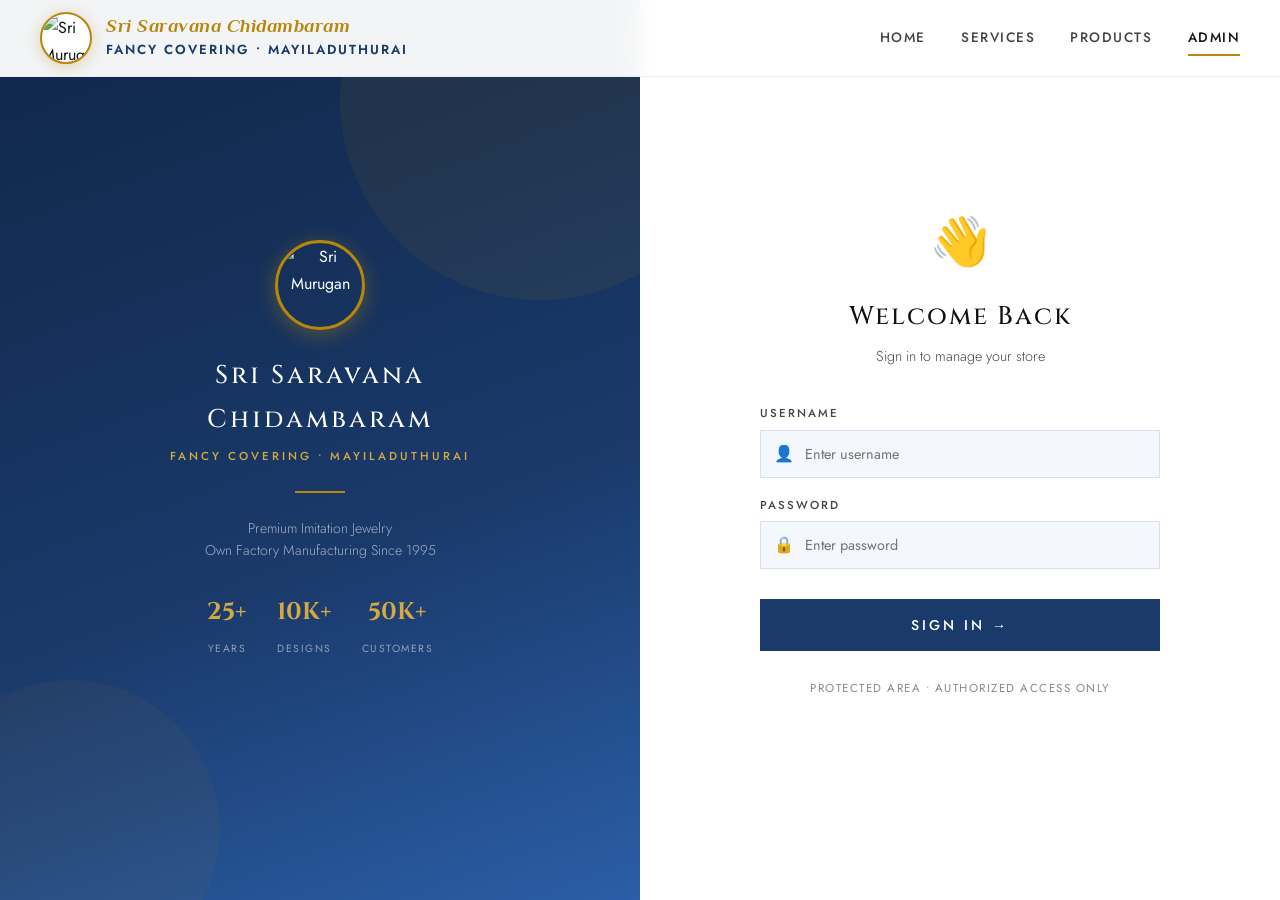
==== admin.html @ d70da25a "Add files via upload" ====
<!DOCTYPE html>
<html lang="en">
<head>
    <meta charset="UTF-8">
    <meta name="viewport" content="width=device-width, initial-scale=1.0">
    <title>Admin Portal | Sri Saravana Covering</title>
    <meta name="description" content="Store management portal for Sri Saravana Chidambaram Fancy Covering.">
    <link rel="stylesheet" href="styles.css">
</head>
<body>

    <!-- NAVBAR -->
    <nav class="navbar">
        <div class="nav-inner">
            <a href="index.html" class="logo">
                <div class="logo-icon"><img src="assets/murugan.png" alt="Sri Murugan"></div>
                <div class="logo-text">
                    <span class="brand">Sri Saravana Chidambaram</span>
                    <span class="tagline">Fancy Covering • Mayiladuthurai</span>
                </div>
            </a>
            <div class="nav-links">
                <a href="index.html">Home</a>
                <a href="services.html">Services</a>
                <a href="products.html">Products</a>
                <a href="admin.html" class="active">Admin</a>
            </div>
            <button class="hamburger" onclick="toggleMenu()" aria-label="Menu">
                <span></span><span></span><span></span>
            </button>
        </div>
    </nav>

    <!-- LOGIN SCREEN -->
    <div class="login-container" id="loginScreen">
        <!-- Left Branding Panel -->
        <div class="login-brand">
            <div class="login-brand-inner">
                <img src="assets/murugan.png" alt="Sri Murugan" class="login-logo-img">
                <h1>Sri Saravana Chidambaram</h1>
                <p class="login-brand-tag">Fancy Covering • Mayiladuthurai</p>
                <div class="login-brand-divider"></div>
                <p class="login-brand-desc">Premium Imitation Jewelry<br>Own Factory Manufacturing Since 1995</p>
                <div class="login-brand-stats">
                    <div><strong>25+</strong><span>Years</span></div>
                    <div><strong>10K+</strong><span>Designs</span></div>
                    <div><strong>50K+</strong><span>Customers</span></div>
                </div>
            </div>
        </div>
        <!-- Right Login Form -->
        <div class="login-form-side">
            <div class="login-card">
                <div class="login-welcome">
                    <span class="login-icon">👋</span>
                    <h2>Welcome Back</h2>
                    <p>Sign in to manage your store</p>
                </div>
                <p class="login-error" id="loginError">Invalid username or password</p>
                <form id="loginForm" onsubmit="handleLogin(event)">
                    <div class="form-group">
                        <label for="username">Username</label>
                        <div class="input-icon-wrap">
                            <span class="input-icon">👤</span>
                            <input type="text" id="username" name="username" placeholder="Enter username" required>
                        </div>
                    </div>
                    <div class="form-group">
                        <label for="password">Password</label>
                        <div class="input-icon-wrap">
                            <span class="input-icon">🔒</span>
                            <input type="password" id="password" name="password" placeholder="Enter password" required>
                        </div>
                    </div>
                    <button type="submit" class="btn btn-gold login-btn">Sign In →</button>
                </form>
                <p class="login-footer-text">Protected area • Authorized access only</p>
            </div>
        </div>
    </div>

    <!-- ADMIN DASHBOARD (Hidden until login) -->
    <div id="adminDashboard" style="display:none;">
        <div class="admin-dashboard">
            <div class="container">
                <div class="admin-header">
                    <h1>🛠️ Admin Dashboard</h1>
                    <div class="admin-actions">
                        <a href="products.html" class="btn btn-outline" style="padding:10px 20px;font-size:0.85rem;">👁️ View Store</a>
                        <button class="btn btn-danger" style="padding:10px 20px;font-size:0.85rem;" onclick="logout()">🚪 Logout</button>
                    </div>
                </div>

                <!-- WHATSAPP SETTINGS -->
                <div class="admin-card">
                    <h3>📱 WhatsApp Booking Number</h3>
                    <p style="color:var(--text-secondary);font-size:0.85rem;margin-bottom:15px;">This number will be used for all WhatsApp booking links on the store.</p>
                    <div style="display:flex;gap:10px;flex-wrap:wrap;">
                        <input type="text" id="phone-input" placeholder="e.g. 919843132245" style="flex:1;min-width:200px;padding:12px 16px;background:var(--glass);border:1px solid var(--glass-border);border-radius:10px;color:var(--text-primary);font-family:'Outfit';font-size:0.95rem;outline:none;">
                        <button class="btn btn-gold" style="padding:10px 24px;" onclick="updatePhone()">💾 Save Number</button>
                    </div>
                </div>

                <!-- ADD PRODUCT FORM -->
                <div class="admin-card">
                    <h3>➕ Add New Product</h3>
                    <form class="product-form" id="addProductForm" onsubmit="addProduct(event)">
                        <div class="form-group">
                            <label for="pname">Product Name</label>
                            <input type="text" id="pname" name="pname" placeholder="e.g. Royal Kundan Bridal Set" required>
                        </div>
                        <div class="form-group">
                            <label for="pcategory">Category</label>
                            <select id="pcategory" name="pcategory" required>
                                <option value="necklaces">Necklaces</option>
                                <option value="earrings">Earrings</option>
                                <option value="bangles">Bangles</option>
                                <option value="bridal">Bridal Sets</option>
                                <option value="chains">Chains</option>
                                <option value="rings">Rings</option>
                            </select>
                        </div>
                        <div class="form-group">
                            <label for="pprice">Price (₹)</label>
                            <input type="number" id="pprice" name="pprice" placeholder="e.g. 2500" min="1" required>
                        </div>
                        <div class="form-group">
                            <label for="pimage">Upload Image</label>
                            <input type="file" id="pimage" name="pimage" accept="image/*" style="padding:10px;">
                            <img id="pimage-preview" style="display:none;width:80px;height:80px;object-fit:cover;margin-top:8px;border:1px solid var(--border);">
                        </div>
                        <div class="form-group full-width">
                            <label for="pdesc">Description</label>
                            <textarea id="pdesc" name="pdesc" placeholder="Describe the product..." required></textarea>
                        </div>
                        <div class="full-width">
                            <button type="submit" class="btn btn-gold">➕ Add Product</button>
                        </div>
                    </form>
                </div>

                <!-- PRODUCT LIST -->
                <div class="admin-card">
                    <h3>📦 All Products (<span id="product-count">0</span>)</h3>
                    <div class="admin-product-list" id="admin-products"></div>
                </div>
            </div>
        </div>
    </div>

    <!-- EDIT MODAL -->
    <div class="modal-overlay" id="editModal">
        <div class="modal">
            <button class="modal-close" onclick="document.getElementById('editModal').classList.remove('active')">&times;</button>
            <h3>✏️ Edit Product</h3>
            <form onsubmit="saveEdit(event)">
                <input type="hidden" id="edit-id">
                <div class="form-group">
                    <label>Product Name</label>
                    <input type="text" id="edit-name" required>
                </div>
                <div class="form-group">
                    <label>Category</label>
                    <select id="edit-category" required>
                        <option value="necklaces">Necklaces</option>
                        <option value="earrings">Earrings</option>
                        <option value="bangles">Bangles</option>
                        <option value="bridal">Bridal Sets</option>
                        <option value="chains">Chains</option>
                        <option value="rings">Rings</option>
                    </select>
                </div>
                <div class="form-group">
                    <label>Price (₹)</label>
                    <input type="number" id="edit-price" min="1" required>
                </div>
                <div class="form-group">
                    <label>Upload New Image (optional)</label>
                    <input type="file" id="edit-image" accept="image/*" style="padding:10px;">
                    <img id="edit-image-preview" style="width:80px;height:80px;object-fit:cover;margin-top:8px;border:1px solid var(--border);">
                </div>
                <div class="form-group">
                    <label>Description</label>
                    <textarea id="edit-desc" required></textarea>
                </div>
                <div style="display:flex;gap:10px;margin-top:15px;">
                    <button type="submit" class="btn btn-gold">💾 Save Changes</button>
                    <button type="button" class="btn btn-outline" onclick="document.getElementById('editModal').classList.remove('active')">Cancel</button>
                </div>
            </form>
        </div>
    </div>

    <!-- FOOTER -->
    <footer class="footer" id="adminFooter" style="display:none;">
        <div class="footer-bottom">
            <p>© 2026 Sri Saravana Chidambaram Fancy Covering — Admin Portal</p>
        </div>
    </footer>

    <script src="script.js"></script>
    <script>
        function handleLogin(e) {
            e.preventDefault();
            const user = document.getElementById('username').value.trim();
            const pass = document.getElementById('password').value.trim();
            if (login(user, pass)) {
                showDashboard();
            } else {
                const err = document.getElementById('loginError');
                err.style.display = 'block';
                err.style.animation = 'fadeInUp 0.3s ease';
            }
        }

        function showDashboard() {
            document.getElementById('loginScreen').style.display = 'none';
            document.getElementById('adminDashboard').style.display = 'block';
            document.getElementById('adminFooter').style.display = 'block';

            // Set phone input
            const phoneInput = document.getElementById('phone-input');
            if (phoneInput) phoneInput.value = getPhone();

            // Render products
            renderAdminProducts('admin-products');
            updateCount();
        }

        function updateCount() {
            const countEl = document.getElementById('product-count');
            if (countEl) countEl.textContent = getProducts().length;
        }

        // Override renderAdminProducts to also update count
        const originalRender = renderAdminProducts;
        renderAdminProducts = function(id) {
            originalRender(id);
            updateCount();
        };

        // Check if already logged in
        document.addEventListener('DOMContentLoaded', () => {
            if (isLoggedIn()) {
                showDashboard();
            }
        });
    </script>
</body>
</html>
---- styles.css ----
@import url('https://fonts.googleapis.com/css2?family=Cinzel:wght@400;500;600;700&family=Jost:ital,wght@0,300;0,400;0,500;0,600;0,700;1,400&family=Philosopher:ital,wght@0,400;0,700;1,400&display=swap');

:root {
    --blue: #1A3A6B;
    --blue-light: #2B5EA7;
    --blue-dark: #0F2647;
    --gold: #B8860B;
    --gold-light: #D4A843;
    --gold-pale: #F5EBDA;
    --bg-primary: #FFFFFF;
    --bg-secondary: #F4F7FB;
    --bg-accent: #F0F4FA;
    --bg-dark: #0F2647;
    --bg-card: #FFFFFF;
    --text-dark: #111111;
    --text-medium: #444444;
    --text-light: #888888;
    --whatsapp: #25D366;
    --danger: #D94F4F;
    --border: #D8E1ED;
    --border-light: #E8EDF5;
    --shadow-sm: 0 1px 4px rgba(26,58,107,0.06);
    --shadow-md: 0 4px 20px rgba(26,58,107,0.08);
    --shadow-lg: 0 12px 40px rgba(26,58,107,0.1);
    --radius: 8px;
    --transition: 0.3s ease;
}
*,*::before,*::after{box-sizing:border-box;margin:0;padding:0}
html{scroll-behavior:smooth}
body{font-family:'Jost',sans-serif;background:var(--bg-primary);color:var(--text-dark);line-height:1.7;overflow-x:hidden;-webkit-font-smoothing:antialiased}
h1,h2,h3,h4{font-family:'Cinzel',serif;font-weight:500;letter-spacing:1px}
a{text-decoration:none;color:inherit}img{max-width:100%;display:block}ul{list-style:none}

/* ══════════ NAVBAR ══════════ */
.navbar{position:fixed;top:0;left:0;width:100%;z-index:1000;background:rgba(255,255,255,0.95);backdrop-filter:blur(12px);-webkit-backdrop-filter:blur(12px);border-bottom:1px solid var(--border-light);padding:0 2.5rem;transition:var(--transition)}
.navbar .nav-inner{max-width:1200px;margin:auto;display:flex;align-items:center;justify-content:space-between;height:76px}

/* ══════════ LOGO ══════════ */
.logo{display:flex;align-items:center;gap:14px}
.logo-icon{width:52px;height:52px;border-radius:50%;overflow:hidden;border:2.5px solid var(--gold);box-shadow:0 3px 15px rgba(184,134,11,0.3);background:#fff}
.logo-icon img{width:100%;height:100%;object-fit:cover}
.logo-text{display:flex;flex-direction:column}
.logo-text .brand{font-family:'Philosopher',serif;font-size:1.2rem;color:var(--gold);font-weight:700;font-style:italic;line-height:1.15;letter-spacing:.5px}
.logo-text .tagline{font-size:.82rem;color:var(--blue);letter-spacing:2px;text-transform:uppercase;font-weight:600;font-family:'Jost',sans-serif;margin-top:2px}

.nav-links{display:flex;gap:2.2rem;align-items:center}
.nav-links a{font-size:.85rem;font-weight:500;color:var(--text-medium);letter-spacing:1.5px;text-transform:uppercase;position:relative;transition:var(--transition)}
.nav-links a::after{content:'';position:absolute;bottom:-6px;left:0;width:0;height:2px;background:var(--gold);transition:var(--transition)}
.nav-links a:hover,.nav-links a.active{color:#111}
.nav-links a:hover::after,.nav-links a.active::after{width:100%}
.hamburger{display:none;flex-direction:column;gap:5px;cursor:pointer;background:none;border:none;padding:5px}
.hamburger span{width:22px;height:1.5px;background:#111;transition:var(--transition)}

/* ══════════ HERO ══════════ */
.hero{position:relative;min-height:100vh;display:flex;align-items:center;justify-content:center;text-align:center;padding:120px 2rem 80px;overflow:hidden;background:linear-gradient(160deg,#0F2647 0%,#1A3A6B 50%,#2B5EA7 100%)}
.hero-bg{position:absolute;inset:0;background-size:cover;background-position:center;opacity:.3}
.hero-overlay{position:absolute;inset:0;background:linear-gradient(180deg,rgba(15,38,71,0.3) 0%,rgba(15,38,71,0.6) 100%)}
.hero-content{position:relative;z-index:2;max-width:700px}
.hero-badge{display:inline-block;padding:10px 30px;border:1px solid rgba(255,255,255,0.3);font-size:.7rem;color:rgba(255,255,255,0.8);letter-spacing:5px;text-transform:uppercase;margin-bottom:2rem;animation:fadeInUp .8s ease}
.hero h1{font-size:clamp(2rem,4.5vw,3.6rem);line-height:1.2;margin-bottom:1.2rem;color:#fff;letter-spacing:3px;animation:fadeInUp 1s ease .2s both}
.hero p{color:rgba(255,255,255,0.65);font-size:1.05rem;margin-bottom:2.5rem;animation:fadeInUp 1s ease .4s both;font-weight:300;letter-spacing:.5px}

/* ══════════ BUTTONS ══════════ */
.btn{display:inline-flex;align-items:center;gap:8px;padding:15px 36px;font-weight:500;font-size:.82rem;border:none;cursor:pointer;transition:var(--transition);font-family:'Jost';letter-spacing:2px;text-transform:uppercase}
.btn-gold{background:var(--blue);color:#fff;border-radius:0}
.btn-gold:hover{background:var(--blue-light);transform:translateY(-2px);box-shadow:0 6px 25px rgba(26,58,107,0.3)}
.btn-outline{background:transparent;border:1.5px solid var(--gold);color:var(--gold);border-radius:0}
.btn-outline:hover{background:var(--gold);color:#fff;transform:translateY(-2px)}
.btn-whatsapp{background:var(--whatsapp);color:#fff;border-radius:0}
.btn-whatsapp:hover{transform:translateY(-2px);box-shadow:0 6px 25px rgba(37,211,102,0.3)}
.btn-danger{background:var(--danger);color:#fff;border-radius:0}
.btn-danger:hover{opacity:.85}

/* ══════════ SECTIONS ══════════ */
.section{padding:100px 2rem}
.section-header{text-align:center;margin-bottom:70px}
.section-header h2{font-size:clamp(1.5rem,3.5vw,2.2rem);color:#111;margin-bottom:.6rem;letter-spacing:3px;text-transform:uppercase}
.section-header p{color:var(--text-medium);max-width:500px;margin:auto;font-size:.95rem;font-weight:300}
.divider{width:40px;height:2px;background:var(--gold);margin:18px auto 0}
.container{max-width:1200px;margin:auto}

/* ══════════ PRODUCT CARDS ══════════ */
.products-grid{display:grid;grid-template-columns:repeat(auto-fill,minmax(300px,1fr));gap:30px}
.product-card{background:var(--bg-card);overflow:hidden;transition:var(--transition);border:1px solid var(--border-light)}
.product-card:hover{transform:translateY(-6px);box-shadow:var(--shadow-lg);border-color:var(--blue-light)}
.product-card .card-img{width:100%;height:320px;object-fit:cover;transition:var(--transition)}
.product-card:hover .card-img{transform:scale(1.04)}
.card-img-wrap{overflow:hidden;position:relative;background:var(--bg-accent)}
.card-badge{position:absolute;top:16px;left:16px;background:var(--blue);color:#fff;padding:5px 14px;font-size:.65rem;font-weight:500;letter-spacing:2px;text-transform:uppercase}
.card-body{padding:24px}
.card-body h3{font-size:1rem;margin-bottom:4px;color:#111;letter-spacing:1px}
.card-body .category-tag{font-size:.65rem;color:var(--gold);text-transform:uppercase;letter-spacing:3px;font-weight:500}
.card-body .price{font-size:1.3rem;font-weight:600;color:#111;margin:14px 0;font-family:'Jost';letter-spacing:1px}
.card-body .desc{font-size:.85rem;color:var(--text-medium);margin-bottom:18px;line-height:1.7;font-weight:300}
.card-actions{display:flex;gap:10px}
.card-actions .btn{padding:12px 16px;font-size:.75rem;flex:1;justify-content:center;letter-spacing:1px}

/* ══════════ FILTERS ══════════ */
.filter-bar{display:flex;flex-wrap:wrap;gap:8px;justify-content:center;margin-bottom:40px}
.filter-btn{padding:10px 28px;border:1px solid var(--border);background:transparent;color:var(--text-medium);cursor:pointer;font-family:'Jost';font-size:.82rem;transition:var(--transition);letter-spacing:1.5px;text-transform:uppercase;font-weight:400}
.filter-btn:hover,.filter-btn.active{background:var(--blue);color:#fff;border-color:var(--blue)}

.search-wrap{max-width:480px;margin:0 auto 30px;position:relative}
.search-wrap input{width:100%;padding:14px 20px 14px 48px;background:var(--bg-secondary);border:1px solid var(--border);color:var(--text-dark);font-size:.9rem;font-family:'Jost';outline:none;transition:var(--transition);letter-spacing:.5px}
.search-wrap input:focus{border-color:var(--blue)}
.search-wrap input::placeholder{color:var(--text-light);letter-spacing:1px}
.search-wrap .search-icon{position:absolute;left:18px;top:50%;transform:translateY(-50%);color:var(--text-light);font-size:1rem}

/* ══════════ FEATURES ══════════ */
.features-grid{display:grid;grid-template-columns:repeat(auto-fit,minmax(260px,1fr));gap:24px}
.feature-card{background:var(--bg-card);border:1px solid var(--border-light);padding:40px 28px;text-align:center;transition:var(--transition)}
.feature-card:hover{border-color:var(--blue-light);transform:translateY(-4px);box-shadow:var(--shadow-md)}
.feature-icon{font-size:2rem;margin-bottom:18px;width:60px;height:60px;display:flex;align-items:center;justify-content:center;margin:0 auto 18px;border:1px solid var(--border);border-radius:50%;background:var(--bg-accent)}
.feature-card h3{font-size:.9rem;margin-bottom:10px;color:#111;letter-spacing:2px;text-transform:uppercase}
.feature-card p{color:var(--text-medium);font-size:.85rem;font-weight:300}

/* ══════════ FACTORY ══════════ */
.factory-section{display:grid;grid-template-columns:1fr 1fr;gap:70px;align-items:center}
.factory-img{overflow:hidden;box-shadow:var(--shadow-lg)}
.factory-img img{width:100%;height:450px;object-fit:cover}
.factory-text h2{font-size:1.8rem;margin-bottom:1rem;color:#111;letter-spacing:2px}
.factory-text p{color:var(--text-medium);margin-bottom:1rem;font-weight:300;font-size:.95rem}
.factory-stats{display:flex;gap:40px;margin-top:35px}
.stat{text-align:center}
.stat .num{font-size:2.4rem;color:#111;font-family:'Cinzel';font-weight:600}
.stat .label{font-size:.7rem;color:var(--text-light);letter-spacing:2px;text-transform:uppercase;font-weight:500;margin-top:4px}

/* ══════════ ADMIN LOGIN — SPLIT SCREEN ══════════ */
.login-container{min-height:100vh;display:flex;padding:0;background:var(--bg-secondary)}
.login-brand{flex:1;background:linear-gradient(160deg,#0F2647 0%,#1A3A6B 60%,#2B5EA7 100%);display:flex;align-items:center;justify-content:center;padding:3rem;position:relative;overflow:hidden}
.login-brand::before{content:'';position:absolute;width:400px;height:400px;border-radius:50%;background:rgba(184,134,11,0.08);top:-100px;right:-100px}
.login-brand::after{content:'';position:absolute;width:300px;height:300px;border-radius:50%;background:rgba(184,134,11,0.05);bottom:-80px;left:-80px}
.login-brand-inner{position:relative;z-index:2;text-align:center;color:#fff;max-width:360px}
.login-logo-img{width:90px;height:90px;border-radius:50%;border:3px solid var(--gold);margin:0 auto 24px;box-shadow:0 4px 20px rgba(184,134,11,0.4);object-fit:cover}
.login-brand-inner h1{font-family:'Cinzel',serif;font-size:1.6rem;letter-spacing:3px;margin-bottom:6px;color:#fff}
.login-brand-tag{color:var(--gold-light);font-size:.72rem;letter-spacing:3px;text-transform:uppercase;font-weight:500}
.login-brand-divider{width:50px;height:2px;background:var(--gold);margin:24px auto}
.login-brand-desc{color:rgba(255,255,255,0.6);font-size:.88rem;font-weight:300;line-height:1.6}
.login-brand-stats{display:flex;justify-content:center;gap:30px;margin-top:30px}
.login-brand-stats div{text-align:center}
.login-brand-stats strong{display:block;font-family:'Cinzel',serif;font-size:1.5rem;color:var(--gold-light)}
.login-brand-stats span{font-size:.65rem;color:rgba(255,255,255,0.5);text-transform:uppercase;letter-spacing:1.5px}

.login-form-side{flex:1;display:flex;align-items:center;justify-content:center;padding:3rem;background:var(--bg-primary)}
.login-form-side .login-card{width:100%;max-width:400px;padding:0;border:none;box-shadow:none;background:transparent;text-align:left}
.login-welcome{text-align:center;margin-bottom:35px}
.login-icon{font-size:3rem;display:block;margin-bottom:12px}
.login-welcome h2{font-size:1.6rem;color:#111;letter-spacing:2px;margin-bottom:6px}
.login-welcome p{color:var(--text-medium);font-size:.9rem;font-weight:300}

.input-icon-wrap{position:relative}
.input-icon{position:absolute;left:14px;top:50%;transform:translateY(-50%);font-size:1rem;z-index:1}
.input-icon-wrap input{padding-left:44px !important}

.login-btn{width:100%;justify-content:center;margin-top:12px;padding:16px;font-size:.88rem;letter-spacing:3px}

.login-footer-text{text-align:center;margin-top:28px;font-size:.72rem;color:var(--text-light);letter-spacing:1.5px;text-transform:uppercase}

.login-error{color:var(--danger);font-size:.85rem;margin-bottom:15px;display:none;text-align:center}

@media(max-width:768px){
.login-container{flex-direction:column}
.login-brand{min-height:240px;padding:2rem}
.login-logo-img{width:60px;height:60px}
.login-brand-inner h1{font-size:1.2rem}
.login-brand-stats{gap:20px}
.login-brand-stats strong{font-size:1.2rem}
}

/* ══════════ FORMS ══════════ */
.form-group{margin-bottom:18px;text-align:left}
.form-group label{display:block;margin-bottom:6px;font-size:.72rem;color:var(--text-medium);font-weight:500;letter-spacing:2px;text-transform:uppercase}
.form-group input,.form-group select,.form-group textarea{width:100%;padding:13px 16px;background:var(--bg-secondary);border:1px solid var(--border);color:var(--text-dark);font-family:'Jost';font-size:.9rem;outline:none;transition:var(--transition)}
.form-group input:focus,.form-group select:focus,.form-group textarea:focus{border-color:var(--blue)}
.form-group textarea{resize:vertical;min-height:80px}

/* ══════════ ADMIN DASHBOARD ══════════ */
.admin-dashboard{padding:100px 2rem 60px}
.admin-header{display:flex;justify-content:space-between;align-items:center;margin-bottom:40px;flex-wrap:wrap;gap:15px}
.admin-header h1{font-size:1.4rem;color:#111;letter-spacing:2px}
.admin-actions{display:flex;gap:12px;flex-wrap:wrap}
.admin-card{background:var(--bg-card);border:1px solid var(--border-light);padding:35px;margin-bottom:28px;box-shadow:var(--shadow-sm)}
.admin-card h3{color:#111;margin-bottom:20px;font-size:.95rem;letter-spacing:2px;text-transform:uppercase;padding-bottom:14px;border-bottom:1px solid var(--border-light)}
.product-form{display:grid;grid-template-columns:1fr 1fr;gap:15px}
.product-form .full-width{grid-column:1/-1}
.admin-product-list{display:grid;grid-template-columns:repeat(auto-fill,minmax(320px,1fr));gap:16px}
.admin-item{background:var(--bg-secondary);border:1px solid var(--border-light);padding:16px;display:flex;gap:16px;align-items:center;transition:var(--transition)}
.admin-item:hover{border-color:var(--blue-light);box-shadow:var(--shadow-sm)}
.admin-item img{width:72px;height:72px;object-fit:cover}
.admin-item-info{flex:1}
.admin-item-info h4{font-size:.9rem;margin-bottom:2px;letter-spacing:.5px}
.admin-item-info .price{color:#111;font-weight:600;font-size:1rem}
.admin-item-info .cat{color:var(--text-light);font-size:.65rem;text-transform:uppercase;letter-spacing:2px;font-weight:500}
.admin-item-actions{display:flex;gap:8px}
.admin-item-actions button{padding:7px 16px;border:none;cursor:pointer;font-size:.75rem;font-family:'Jost';transition:var(--transition);font-weight:500;letter-spacing:1px;text-transform:uppercase}
.btn-edit{background:var(--blue);color:#fff}
.btn-edit:hover{background:var(--blue-light)}
.btn-delete{background:var(--danger);color:#fff}
.btn-delete:hover{opacity:.8}

/* ══════════ FOOTER ══════════ */
.footer{background:var(--bg-dark);padding:70px 2rem 30px;text-align:center}
.footer-grid{display:grid;grid-template-columns:repeat(auto-fit,minmax(200px,1fr));gap:40px;text-align:left;max-width:1000px;margin:auto auto 40px}
.footer h4{color:var(--gold-light);margin-bottom:18px;font-size:.8rem;letter-spacing:3px;text-transform:uppercase}
.footer p,.footer a{color:rgba(255,255,255,0.5);font-size:.85rem;font-weight:300}
.footer a:hover{color:var(--gold-light)}
.footer-links{display:flex;flex-direction:column;gap:10px}
.footer-bottom{border-top:1px solid rgba(255,255,255,0.08);padding-top:24px}
.footer-bottom p{color:rgba(255,255,255,0.25);font-size:.75rem;letter-spacing:1px}

/* ══════════ ANIMATIONS ══════════ */
@keyframes fadeInUp{from{opacity:0;transform:translateY(30px)}to{opacity:1;transform:translateY(0)}}
.animate-in{opacity:0;transform:translateY(25px);transition:all .6s ease}
.animate-in.visible{opacity:1;transform:translateY(0)}

.toast{position:fixed;bottom:30px;right:30px;background:var(--blue);color:#fff;padding:16px 30px;font-weight:500;font-size:.85rem;box-shadow:var(--shadow-lg);transform:translateY(100px);opacity:0;transition:var(--transition);z-index:9999;letter-spacing:1px}
.toast.show{transform:translateY(0);opacity:1}

.modal-overlay{position:fixed;inset:0;z-index:5000;background:rgba(15,38,71,0.4);backdrop-filter:blur(6px);display:none;align-items:center;justify-content:center;padding:2rem}
.modal-overlay.active{display:flex}
.modal{background:var(--bg-card);border:1px solid var(--border);padding:45px;max-width:500px;width:100%;max-height:90vh;overflow-y:auto;box-shadow:var(--shadow-lg)}
.modal h3{color:#111;margin-bottom:20px;letter-spacing:2px}
.modal-close{float:right;background:none;border:none;color:var(--text-light);font-size:1.5rem;cursor:pointer}
.modal-close:hover{color:var(--danger)}

@media(max-width:768px){
.nav-links{display:none;position:fixed;top:76px;left:0;width:100%;background:rgba(255,255,255,0.98);backdrop-filter:blur(12px);flex-direction:column;padding:2rem;gap:1.5rem;border-bottom:1px solid var(--border);box-shadow:var(--shadow-md)}
.nav-links.open{display:flex}
.hamburger{display:flex}
.factory-section{grid-template-columns:1fr}
.product-form{grid-template-columns:1fr}
.hero h1{font-size:1.8rem}
.section{padding:60px 1rem}
.products-grid{grid-template-columns:1fr}
.logo-text .brand{font-size:.9rem;letter-spacing:1.5px}
.logo-icon{width:38px;height:38px}
}
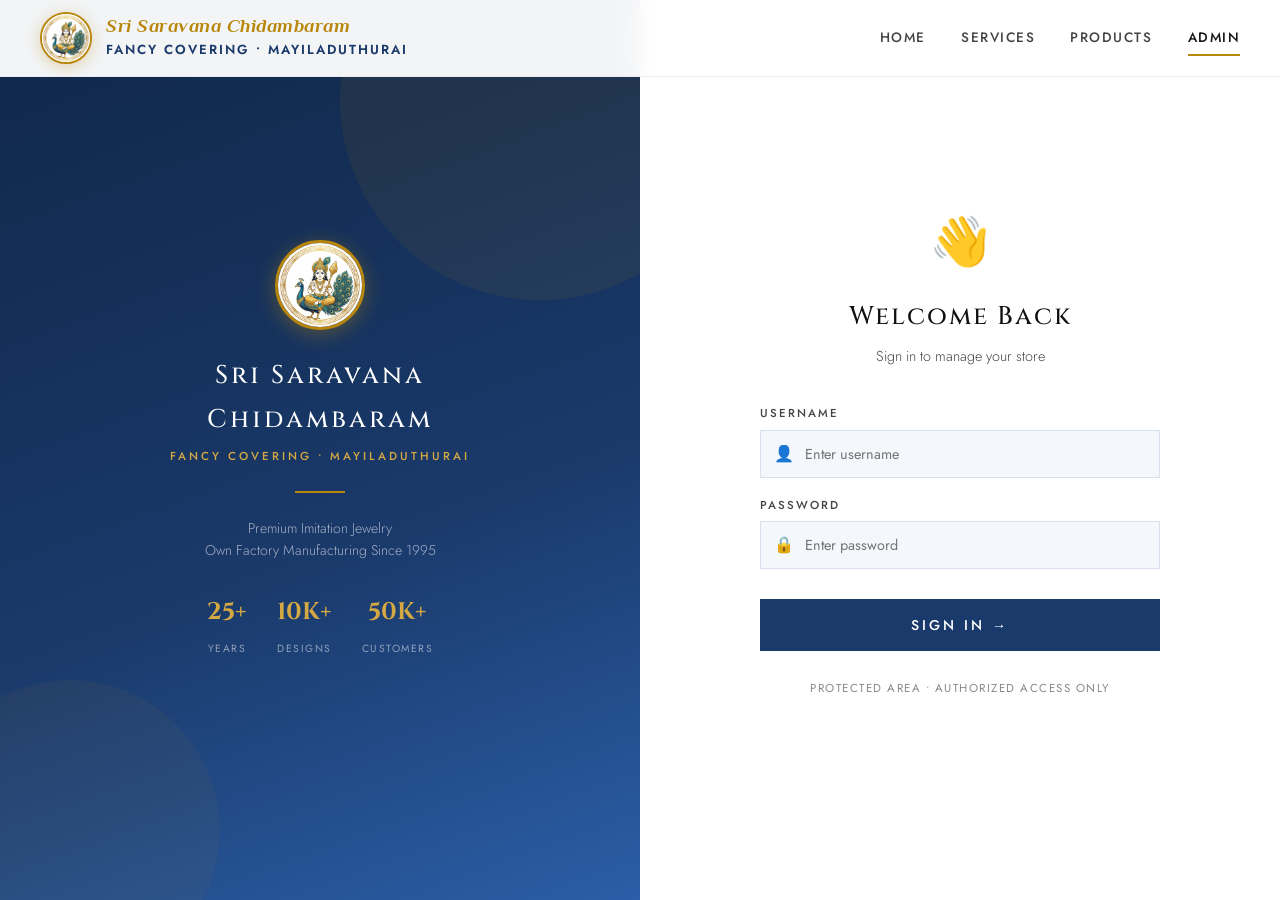
==== commit efaa3aaf: "Add files via upload" ====
--- a/admin.html
+++ b/admin.html
@@ -1,250 +1,250 @@
-<!DOCTYPE html>
-<html lang="en">
-<head>
-    <meta charset="UTF-8">
-    <meta name="viewport" content="width=device-width, initial-scale=1.0">
-    <title>Admin Portal | Sri Saravana Covering</title>
-    <meta name="description" content="Store management portal for Sri Saravana Chidambaram Fancy Covering.">
-    <link rel="stylesheet" href="styles.css">
-</head>
-<body>
-
-    <!-- NAVBAR -->
-    <nav class="navbar">
-        <div class="nav-inner">
-            <a href="index.html" class="logo">
-                <div class="logo-icon"><img src="assets/murugan.png" alt="Sri Murugan"></div>
-                <div class="logo-text">
-                    <span class="brand">Sri Saravana Chidambaram</span>
-                    <span class="tagline">Fancy Covering • Mayiladuthurai</span>
-                </div>
-            </a>
-            <div class="nav-links">
-                <a href="index.html">Home</a>
-                <a href="services.html">Services</a>
-                <a href="products.html">Products</a>
-                <a href="admin.html" class="active">Admin</a>
-            </div>
-            <button class="hamburger" onclick="toggleMenu()" aria-label="Menu">
-                <span></span><span></span><span></span>
-            </button>
-        </div>
-    </nav>
-
-    <!-- LOGIN SCREEN -->
-    <div class="login-container" id="loginScreen">
-        <!-- Left Branding Panel -->
-        <div class="login-brand">
-            <div class="login-brand-inner">
-                <img src="assets/murugan.png" alt="Sri Murugan" class="login-logo-img">
-                <h1>Sri Saravana Chidambaram</h1>
-                <p class="login-brand-tag">Fancy Covering • Mayiladuthurai</p>
-                <div class="login-brand-divider"></div>
-                <p class="login-brand-desc">Premium Imitation Jewelry<br>Own Factory Manufacturing Since 1995</p>
-                <div class="login-brand-stats">
-                    <div><strong>25+</strong><span>Years</span></div>
-                    <div><strong>10K+</strong><span>Designs</span></div>
-                    <div><strong>50K+</strong><span>Customers</span></div>
-                </div>
-            </div>
-        </div>
-        <!-- Right Login Form -->
-        <div class="login-form-side">
-            <div class="login-card">
-                <div class="login-welcome">
-                    <span class="login-icon">👋</span>
-                    <h2>Welcome Back</h2>
-                    <p>Sign in to manage your store</p>
-                </div>
-                <p class="login-error" id="loginError">Invalid username or password</p>
-                <form id="loginForm" onsubmit="handleLogin(event)">
-                    <div class="form-group">
-                        <label for="username">Username</label>
-                        <div class="input-icon-wrap">
-                            <span class="input-icon">👤</span>
-                            <input type="text" id="username" name="username" placeholder="Enter username" required>
-                        </div>
-                    </div>
-                    <div class="form-group">
-                        <label for="password">Password</label>
-                        <div class="input-icon-wrap">
-                            <span class="input-icon">🔒</span>
-                            <input type="password" id="password" name="password" placeholder="Enter password" required>
-                        </div>
-                    </div>
-                    <button type="submit" class="btn btn-gold login-btn">Sign In →</button>
-                </form>
-                <p class="login-footer-text">Protected area • Authorized access only</p>
-            </div>
-        </div>
-    </div>
-
-    <!-- ADMIN DASHBOARD (Hidden until login) -->
-    <div id="adminDashboard" style="display:none;">
-        <div class="admin-dashboard">
-            <div class="container">
-                <div class="admin-header">
-                    <h1>🛠️ Admin Dashboard</h1>
-                    <div class="admin-actions">
-                        <a href="products.html" class="btn btn-outline" style="padding:10px 20px;font-size:0.85rem;">👁️ View Store</a>
-                        <button class="btn btn-danger" style="padding:10px 20px;font-size:0.85rem;" onclick="logout()">🚪 Logout</button>
-                    </div>
-                </div>
-
-                <!-- WHATSAPP SETTINGS -->
-                <div class="admin-card">
-                    <h3>📱 WhatsApp Booking Number</h3>
-                    <p style="color:var(--text-secondary);font-size:0.85rem;margin-bottom:15px;">This number will be used for all WhatsApp booking links on the store.</p>
-                    <div style="display:flex;gap:10px;flex-wrap:wrap;">
-                        <input type="text" id="phone-input" placeholder="e.g. 919843132245" style="flex:1;min-width:200px;padding:12px 16px;background:var(--glass);border:1px solid var(--glass-border);border-radius:10px;color:var(--text-primary);font-family:'Outfit';font-size:0.95rem;outline:none;">
-                        <button class="btn btn-gold" style="padding:10px 24px;" onclick="updatePhone()">💾 Save Number</button>
-                    </div>
-                </div>
-
-                <!-- ADD PRODUCT FORM -->
-                <div class="admin-card">
-                    <h3>➕ Add New Product</h3>
-                    <form class="product-form" id="addProductForm" onsubmit="addProduct(event)">
-                        <div class="form-group">
-                            <label for="pname">Product Name</label>
-                            <input type="text" id="pname" name="pname" placeholder="e.g. Royal Kundan Bridal Set" required>
-                        </div>
-                        <div class="form-group">
-                            <label for="pcategory">Category</label>
-                            <select id="pcategory" name="pcategory" required>
-                                <option value="necklaces">Necklaces</option>
-                                <option value="earrings">Earrings</option>
-                                <option value="bangles">Bangles</option>
-                                <option value="bridal">Bridal Sets</option>
-                                <option value="chains">Chains</option>
-                                <option value="rings">Rings</option>
-                            </select>
-                        </div>
-                        <div class="form-group">
-                            <label for="pprice">Price (₹)</label>
-                            <input type="number" id="pprice" name="pprice" placeholder="e.g. 2500" min="1" required>
-                        </div>
-                        <div class="form-group">
-                            <label for="pimage">Upload Image</label>
-                            <input type="file" id="pimage" name="pimage" accept="image/*" style="padding:10px;">
-                            <img id="pimage-preview" style="display:none;width:80px;height:80px;object-fit:cover;margin-top:8px;border:1px solid var(--border);">
-                        </div>
-                        <div class="form-group full-width">
-                            <label for="pdesc">Description</label>
-                            <textarea id="pdesc" name="pdesc" placeholder="Describe the product..." required></textarea>
-                        </div>
-                        <div class="full-width">
-                            <button type="submit" class="btn btn-gold">➕ Add Product</button>
-                        </div>
-                    </form>
-                </div>
-
-                <!-- PRODUCT LIST -->
-                <div class="admin-card">
-                    <h3>📦 All Products (<span id="product-count">0</span>)</h3>
-                    <div class="admin-product-list" id="admin-products"></div>
-                </div>
-            </div>
-        </div>
-    </div>
-
-    <!-- EDIT MODAL -->
-    <div class="modal-overlay" id="editModal">
-        <div class="modal">
-            <button class="modal-close" onclick="document.getElementById('editModal').classList.remove('active')">&times;</button>
-            <h3>✏️ Edit Product</h3>
-            <form onsubmit="saveEdit(event)">
-                <input type="hidden" id="edit-id">
-                <div class="form-group">
-                    <label>Product Name</label>
-                    <input type="text" id="edit-name" required>
-                </div>
-                <div class="form-group">
-                    <label>Category</label>
-                    <select id="edit-category" required>
-                        <option value="necklaces">Necklaces</option>
-                        <option value="earrings">Earrings</option>
-                        <option value="bangles">Bangles</option>
-                        <option value="bridal">Bridal Sets</option>
-                        <option value="chains">Chains</option>
-                        <option value="rings">Rings</option>
-                    </select>
-                </div>
-                <div class="form-group">
-                    <label>Price (₹)</label>
-                    <input type="number" id="edit-price" min="1" required>
-                </div>
-                <div class="form-group">
-                    <label>Upload New Image (optional)</label>
-                    <input type="file" id="edit-image" accept="image/*" style="padding:10px;">
-                    <img id="edit-image-preview" style="width:80px;height:80px;object-fit:cover;margin-top:8px;border:1px solid var(--border);">
-                </div>
-                <div class="form-group">
-                    <label>Description</label>
-                    <textarea id="edit-desc" required></textarea>
-                </div>
-                <div style="display:flex;gap:10px;margin-top:15px;">
-                    <button type="submit" class="btn btn-gold">💾 Save Changes</button>
-                    <button type="button" class="btn btn-outline" onclick="document.getElementById('editModal').classList.remove('active')">Cancel</button>
-                </div>
-            </form>
-        </div>
-    </div>
-
-    <!-- FOOTER -->
-    <footer class="footer" id="adminFooter" style="display:none;">
-        <div class="footer-bottom">
-            <p>© 2026 Sri Saravana Chidambaram Fancy Covering — Admin Portal</p>
-        </div>
-    </footer>
-
-    <script src="script.js"></script>
-    <script>
-        function handleLogin(e) {
-            e.preventDefault();
-            const user = document.getElementById('username').value.trim();
-            const pass = document.getElementById('password').value.trim();
-            if (login(user, pass)) {
-                showDashboard();
-            } else {
-                const err = document.getElementById('loginError');
-                err.style.display = 'block';
-                err.style.animation = 'fadeInUp 0.3s ease';
-            }
-        }
-
-        function showDashboard() {
-            document.getElementById('loginScreen').style.display = 'none';
-            document.getElementById('adminDashboard').style.display = 'block';
-            document.getElementById('adminFooter').style.display = 'block';
-
-            // Set phone input
-            const phoneInput = document.getElementById('phone-input');
-            if (phoneInput) phoneInput.value = getPhone();
-
-            // Render products
-            renderAdminProducts('admin-products');
-            updateCount();
-        }
-
-        function updateCount() {
-            const countEl = document.getElementById('product-count');
-            if (countEl) countEl.textContent = getProducts().length;
-        }
-
-        // Override renderAdminProducts to also update count
-        const originalRender = renderAdminProducts;
-        renderAdminProducts = function(id) {
-            originalRender(id);
-            updateCount();
-        };
-
-        // Check if already logged in
-        document.addEventListener('DOMContentLoaded', () => {
-            if (isLoggedIn()) {
-                showDashboard();
-            }
-        });
-    </script>
-</body>
-</html>
+<!DOCTYPE html>
+<html lang="en">
+<head>
+    <meta charset="UTF-8">
+    <meta name="viewport" content="width=device-width, initial-scale=1.0">
+    <title>Admin Portal | Sri Saravana Covering</title>
+    <meta name="description" content="Store management portal for Sri Saravana Chidambaram Fancy Covering.">
+    <link rel="stylesheet" href="styles.css">
+</head>
+<body>
+
+    <!-- NAVBAR -->
+    <nav class="navbar">
+        <div class="nav-inner">
+            <a href="index.html" class="logo">
+                <div class="logo-icon"><img src="murugan.png" alt="Sri Murugan"></div>
+                <div class="logo-text">
+                    <span class="brand">Sri Saravana Chidambaram</span>
+                    <span class="tagline">Fancy Covering • Mayiladuthurai</span>
+                </div>
+            </a>
+            <div class="nav-links">
+                <a href="index.html">Home</a>
+                <a href="services.html">Services</a>
+                <a href="products.html">Products</a>
+                <a href="admin.html" class="active">Admin</a>
+            </div>
+            <button class="hamburger" onclick="toggleMenu()" aria-label="Menu">
+                <span></span><span></span><span></span>
+            </button>
+        </div>
+    </nav>
+
+    <!-- LOGIN SCREEN -->
+    <div class="login-container" id="loginScreen">
+        <!-- Left Branding Panel -->
+        <div class="login-brand">
+            <div class="login-brand-inner">
+                <img src="murugan.png" alt="Sri Murugan" class="login-logo-img">
+                <h1>Sri Saravana Chidambaram</h1>
+                <p class="login-brand-tag">Fancy Covering • Mayiladuthurai</p>
+                <div class="login-brand-divider"></div>
+                <p class="login-brand-desc">Premium Imitation Jewelry<br>Own Factory Manufacturing Since 1995</p>
+                <div class="login-brand-stats">
+                    <div><strong>25+</strong><span>Years</span></div>
+                    <div><strong>10K+</strong><span>Designs</span></div>
+                    <div><strong>50K+</strong><span>Customers</span></div>
+                </div>
+            </div>
+        </div>
+        <!-- Right Login Form -->
+        <div class="login-form-side">
+            <div class="login-card">
+                <div class="login-welcome">
+                    <span class="login-icon">👋</span>
+                    <h2>Welcome Back</h2>
+                    <p>Sign in to manage your store</p>
+                </div>
+                <p class="login-error" id="loginError">Invalid username or password</p>
+                <form id="loginForm" onsubmit="handleLogin(event)">
+                    <div class="form-group">
+                        <label for="username">Username</label>
+                        <div class="input-icon-wrap">
+                            <span class="input-icon">👤</span>
+                            <input type="text" id="username" name="username" placeholder="Enter username" required>
+                        </div>
+                    </div>
+                    <div class="form-group">
+                        <label for="password">Password</label>
+                        <div class="input-icon-wrap">
+                            <span class="input-icon">🔒</span>
+                            <input type="password" id="password" name="password" placeholder="Enter password" required>
+                        </div>
+                    </div>
+                    <button type="submit" class="btn btn-gold login-btn">Sign In →</button>
+                </form>
+                <p class="login-footer-text">Protected area • Authorized access only</p>
+            </div>
+        </div>
+    </div>
+
+    <!-- ADMIN DASHBOARD (Hidden until login) -->
+    <div id="adminDashboard" style="display:none;">
+        <div class="admin-dashboard">
+            <div class="container">
+                <div class="admin-header">
+                    <h1>🛠️ Admin Dashboard</h1>
+                    <div class="admin-actions">
+                        <a href="products.html" class="btn btn-outline" style="padding:10px 20px;font-size:0.85rem;">👁️ View Store</a>
+                        <button class="btn btn-danger" style="padding:10px 20px;font-size:0.85rem;" onclick="logout()">🚪 Logout</button>
+                    </div>
+                </div>
+
+                <!-- WHATSAPP SETTINGS -->
+                <div class="admin-card">
+                    <h3>📱 WhatsApp Booking Number</h3>
+                    <p style="color:var(--text-secondary);font-size:0.85rem;margin-bottom:15px;">This number will be used for all WhatsApp booking links on the store.</p>
+                    <div style="display:flex;gap:10px;flex-wrap:wrap;">
+                        <input type="text" id="phone-input" placeholder="e.g. 919843132245" style="flex:1;min-width:200px;padding:12px 16px;background:var(--glass);border:1px solid var(--glass-border);border-radius:10px;color:var(--text-primary);font-family:'Outfit';font-size:0.95rem;outline:none;">
+                        <button class="btn btn-gold" style="padding:10px 24px;" onclick="updatePhone()">💾 Save Number</button>
+                    </div>
+                </div>
+
+                <!-- ADD PRODUCT FORM -->
+                <div class="admin-card">
+                    <h3>➕ Add New Product</h3>
+                    <form class="product-form" id="addProductForm" onsubmit="addProduct(event)">
+                        <div class="form-group">
+                            <label for="pname">Product Name</label>
+                            <input type="text" id="pname" name="pname" placeholder="e.g. Royal Kundan Bridal Set" required>
+                        </div>
+                        <div class="form-group">
+                            <label for="pcategory">Category</label>
+                            <select id="pcategory" name="pcategory" required>
+                                <option value="necklaces">Necklaces</option>
+                                <option value="earrings">Earrings</option>
+                                <option value="bangles">Bangles</option>
+                                <option value="bridal">Bridal Sets</option>
+                                <option value="chains">Chains</option>
+                                <option value="rings">Rings</option>
+                            </select>
+                        </div>
+                        <div class="form-group">
+                            <label for="pprice">Price (₹)</label>
+                            <input type="number" id="pprice" name="pprice" placeholder="e.g. 2500" min="1" required>
+                        </div>
+                        <div class="form-group">
+                            <label for="pimage">Upload Image</label>
+                            <input type="file" id="pimage" name="pimage" accept="image/*" style="padding:10px;">
+                            <img id="pimage-preview" style="display:none;width:80px;height:80px;object-fit:cover;margin-top:8px;border:1px solid var(--border);">
+                        </div>
+                        <div class="form-group full-width">
+                            <label for="pdesc">Description</label>
+                            <textarea id="pdesc" name="pdesc" placeholder="Describe the product..." required></textarea>
+                        </div>
+                        <div class="full-width">
+                            <button type="submit" class="btn btn-gold">➕ Add Product</button>
+                        </div>
+                    </form>
+                </div>
+
+                <!-- PRODUCT LIST -->
+                <div class="admin-card">
+                    <h3>📦 All Products (<span id="product-count">0</span>)</h3>
+                    <div class="admin-product-list" id="admin-products"></div>
+                </div>
+            </div>
+        </div>
+    </div>
+
+    <!-- EDIT MODAL -->
+    <div class="modal-overlay" id="editModal">
+        <div class="modal">
+            <button class="modal-close" onclick="document.getElementById('editModal').classList.remove('active')">&times;</button>
+            <h3>✏️ Edit Product</h3>
+            <form onsubmit="saveEdit(event)">
+                <input type="hidden" id="edit-id">
+                <div class="form-group">
+                    <label>Product Name</label>
+                    <input type="text" id="edit-name" required>
+                </div>
+                <div class="form-group">
+                    <label>Category</label>
+                    <select id="edit-category" required>
+                        <option value="necklaces">Necklaces</option>
+                        <option value="earrings">Earrings</option>
+                        <option value="bangles">Bangles</option>
+                        <option value="bridal">Bridal Sets</option>
+                        <option value="chains">Chains</option>
+                        <option value="rings">Rings</option>
+                    </select>
+                </div>
+                <div class="form-group">
+                    <label>Price (₹)</label>
+                    <input type="number" id="edit-price" min="1" required>
+                </div>
+                <div class="form-group">
+                    <label>Upload New Image (optional)</label>
+                    <input type="file" id="edit-image" accept="image/*" style="padding:10px;">
+                    <img id="edit-image-preview" style="width:80px;height:80px;object-fit:cover;margin-top:8px;border:1px solid var(--border);">
+                </div>
+                <div class="form-group">
+                    <label>Description</label>
+                    <textarea id="edit-desc" required></textarea>
+                </div>
+                <div style="display:flex;gap:10px;margin-top:15px;">
+                    <button type="submit" class="btn btn-gold">💾 Save Changes</button>
+                    <button type="button" class="btn btn-outline" onclick="document.getElementById('editModal').classList.remove('active')">Cancel</button>
+                </div>
+            </form>
+        </div>
+    </div>
+
+    <!-- FOOTER -->
+    <footer class="footer" id="adminFooter" style="display:none;">
+        <div class="footer-bottom">
+            <p>© 2026 Sri Saravana Chidambaram Fancy Covering — Admin Portal</p>
+        </div>
+    </footer>
+
+    <script src="script.js"></script>
+    <script>
+        function handleLogin(e) {
+            e.preventDefault();
+            const user = document.getElementById('username').value.trim();
+            const pass = document.getElementById('password').value.trim();
+            if (login(user, pass)) {
+                showDashboard();
+            } else {
+                const err = document.getElementById('loginError');
+                err.style.display = 'block';
+                err.style.animation = 'fadeInUp 0.3s ease';
+            }
+        }
+
+        function showDashboard() {
+            document.getElementById('loginScreen').style.display = 'none';
+            document.getElementById('adminDashboard').style.display = 'block';
+            document.getElementById('adminFooter').style.display = 'block';
+
+            // Set phone input
+            const phoneInput = document.getElementById('phone-input');
+            if (phoneInput) phoneInput.value = getPhone();
+
+            // Render products
+            renderAdminProducts('admin-products');
+            updateCount();
+        }
+
+        function updateCount() {
+            const countEl = document.getElementById('product-count');
+            if (countEl) countEl.textContent = getProducts().length;
+        }
+
+        // Override renderAdminProducts to also update count
+        const originalRender = renderAdminProducts;
+        renderAdminProducts = function(id) {
+            originalRender(id);
+            updateCount();
+        };
+
+        // Check if already logged in
+        document.addEventListener('DOMContentLoaded', () => {
+            if (isLoggedIn()) {
+                showDashboard();
+            }
+        });
+    </script>
+</body>
+</html>
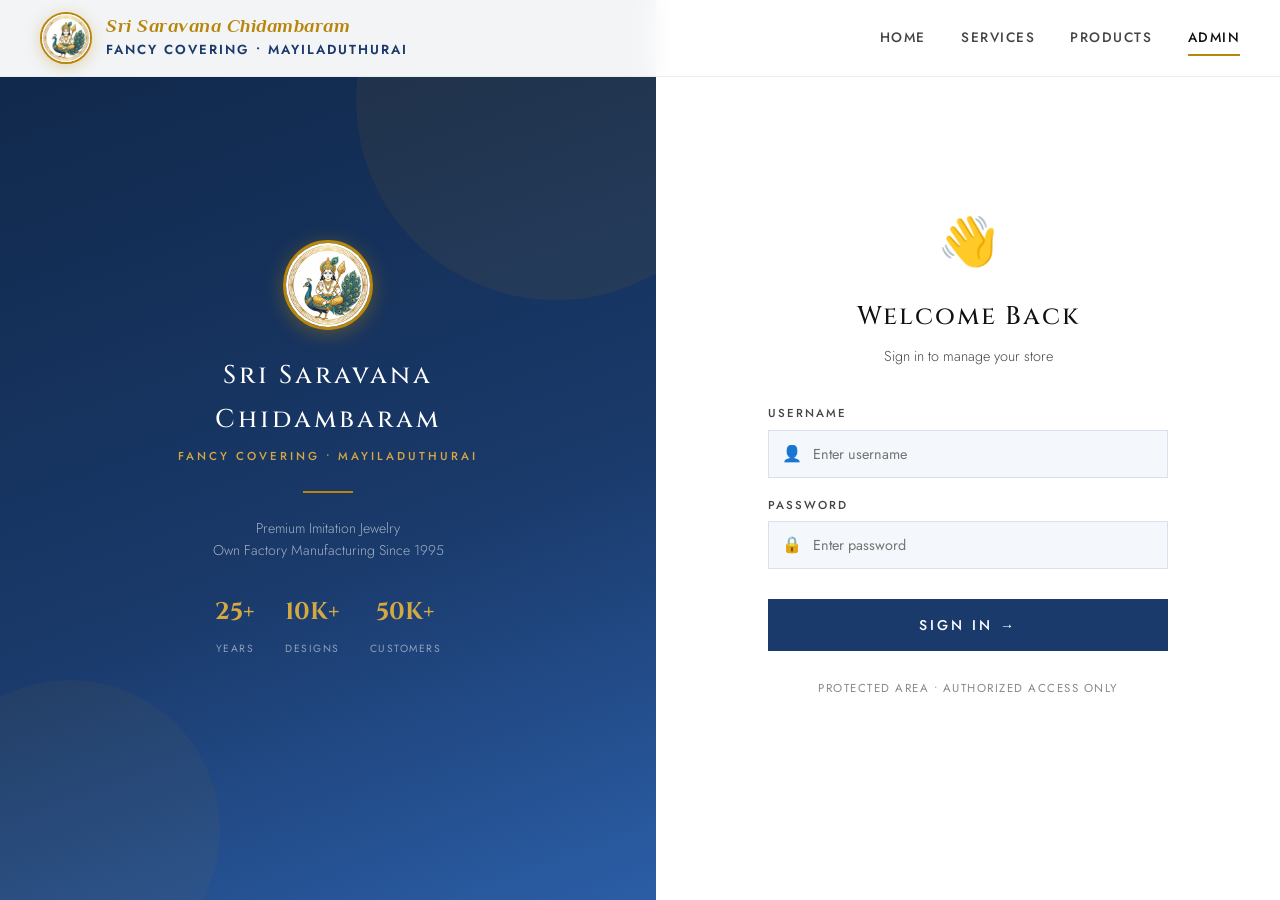
==== commit 00cd88b2: "Add files via upload" ====
--- a/admin.html
+++ b/admin.html
@@ -94,10 +94,10 @@
                 <!-- WHATSAPP SETTINGS -->
                 <div class="admin-card">
                     <h3>📱 WhatsApp Booking Number</h3>
-                    <p style="color:var(--text-secondary);font-size:0.85rem;margin-bottom:15px;">This number will be used for all WhatsApp booking links on the store.</p>
-                    <div style="display:flex;gap:10px;flex-wrap:wrap;">
-                        <input type="text" id="phone-input" placeholder="e.g. 919843132245" style="flex:1;min-width:200px;padding:12px 16px;background:var(--glass);border:1px solid var(--glass-border);border-radius:10px;color:var(--text-primary);font-family:'Outfit';font-size:0.95rem;outline:none;">
-                        <button class="btn btn-gold" style="padding:10px 24px;" onclick="updatePhone()">💾 Save Number</button>
+                    <p style="color:var(--text-medium);font-size:0.85rem;margin-bottom:15px;">This number will be used for all WhatsApp booking links on the store.</p>
+                    <div style="display:flex;gap:10px;flex-wrap:wrap;align-items:center;">
+                        <input type="text" id="phone-input" placeholder="e.g. 919843132245" style="flex:1;min-width:200px;padding:13px 16px;background:var(--bg-secondary);border:1px solid var(--border);color:var(--text-dark);font-family:'Jost';font-size:.9rem;outline:none;">
+                        <button class="btn btn-gold" style="padding:12px 24px;white-space:nowrap;" onclick="updatePhone()">💾 Save Number</button>
                     </div>
                 </div>
 
--- a/styles.css
+++ b/styles.css
@@ -136,12 +136,12 @@
 .login-brand-tag{color:var(--gold-light);font-size:.72rem;letter-spacing:3px;text-transform:uppercase;font-weight:500}
 .login-brand-divider{width:50px;height:2px;background:var(--gold);margin:24px auto}
 .login-brand-desc{color:rgba(255,255,255,0.6);font-size:.88rem;font-weight:300;line-height:1.6}
-.login-brand-stats{display:flex;justify-content:center;gap:30px;margin-top:30px}
+.login-brand-stats{display:flex;justify-content:center;gap:30px;margin-top:30px;flex-wrap:wrap}
 .login-brand-stats div{text-align:center}
 .login-brand-stats strong{display:block;font-family:'Cinzel',serif;font-size:1.5rem;color:var(--gold-light)}
 .login-brand-stats span{font-size:.65rem;color:rgba(255,255,255,0.5);text-transform:uppercase;letter-spacing:1.5px}
 
-.login-form-side{flex:1;display:flex;align-items:center;justify-content:center;padding:3rem;background:var(--bg-primary)}
+.login-form-side{flex:1;display:flex;align-items:center;justify-content:center;padding:2rem;background:var(--bg-primary)}
 .login-form-side .login-card{width:100%;max-width:400px;padding:0;border:none;box-shadow:none;background:transparent;text-align:left}
 .login-welcome{text-align:center;margin-bottom:35px}
 .login-icon{font-size:3rem;display:block;margin-bottom:12px}
@@ -153,18 +153,17 @@
 .input-icon-wrap input{padding-left:44px !important}
 
 .login-btn{width:100%;justify-content:center;margin-top:12px;padding:16px;font-size:.88rem;letter-spacing:3px}
-
 .login-footer-text{text-align:center;margin-top:28px;font-size:.72rem;color:var(--text-light);letter-spacing:1.5px;text-transform:uppercase}
-
 .login-error{color:var(--danger);font-size:.85rem;margin-bottom:15px;display:none;text-align:center}
 
 @media(max-width:768px){
-.login-container{flex-direction:column}
-.login-brand{min-height:240px;padding:2rem}
+.login-container{flex-direction:column;min-height:auto}
+.login-brand{min-height:220px;padding:1.5rem}
 .login-logo-img{width:60px;height:60px}
-.login-brand-inner h1{font-size:1.2rem}
-.login-brand-stats{gap:20px}
-.login-brand-stats strong{font-size:1.2rem}
+.login-brand-inner h1{font-size:1.1rem;letter-spacing:1.5px}
+.login-brand-stats{gap:16px}
+.login-brand-stats strong{font-size:1.1rem}
+.login-form-side{padding:1.5rem 1rem}
 }
 
 /* ══════════ FORMS ══════════ */
@@ -224,14 +223,73 @@
 .modal-close:hover{color:var(--danger)}
 
 @media(max-width:768px){
-.nav-links{display:none;position:fixed;top:76px;left:0;width:100%;background:rgba(255,255,255,0.98);backdrop-filter:blur(12px);flex-direction:column;padding:2rem;gap:1.5rem;border-bottom:1px solid var(--border);box-shadow:var(--shadow-md)}
+/* Navbar */
+.nav-links{display:none;position:fixed;top:76px;left:0;width:100%;background:rgba(255,255,255,0.98);backdrop-filter:blur(12px);flex-direction:column;padding:1.5rem 2rem;gap:1.2rem;border-bottom:1px solid var(--border);box-shadow:var(--shadow-md);z-index:999}
 .nav-links.open{display:flex}
 .hamburger{display:flex}
-.factory-section{grid-template-columns:1fr}
+.logo-icon{width:38px;height:38px}
+.logo-text .brand{font-size:.85rem;letter-spacing:.5px}
+.logo-text .tagline{font-size:.65rem;letter-spacing:1px}
+
+/* Hero */
+.hero{padding:100px 1.2rem 60px}
+.hero h1{font-size:1.75rem;letter-spacing:1.5px}
+.hero p{font-size:.92rem}
+.hero-badge{font-size:.62rem;padding:8px 20px;letter-spacing:3px}
+
+/* Sections */
+.section{padding:50px 1rem}
+.section-header{margin-bottom:40px}
+.section-header h2{font-size:1.3rem;letter-spacing:1.5px}
+
+/* Buttons */
+.btn{padding:12px 22px;font-size:.78rem;letter-spacing:1.5px}
+
+/* Products */
+.products-grid{grid-template-columns:1fr}
+.product-card .card-img{height:260px}
+
+/* Features */
+.features-grid{grid-template-columns:1fr 1fr;gap:14px}
+.feature-card{padding:22px 14px !important}
+.feature-card h3{font-size:.78rem}
+
+/* Factory */
+.factory-section{grid-template-columns:1fr;gap:30px}
+.factory-img img{height:260px}
+.factory-text h2{font-size:1.3rem}
+.factory-stats{gap:20px;flex-wrap:wrap;justify-content:center}
+.stat .num{font-size:1.8rem}
+
+/* Footer */
+.footer{padding:50px 1.2rem 24px}
+.footer-grid{grid-template-columns:1fr;gap:24px;text-align:center}
+.footer-links{align-items:center}
+
+/* Admin */
+.admin-dashboard{padding:88px 1rem 40px}
+.admin-header{flex-direction:column;align-items:flex-start;gap:12px}
+.admin-header h1{font-size:1.1rem}
+.admin-actions{width:100%}
+.admin-actions .btn{flex:1;justify-content:center;text-align:center}
+.admin-card{padding:20px 14px}
 .product-form{grid-template-columns:1fr}
-.hero h1{font-size:1.8rem}
-.section{padding:60px 1rem}
-.products-grid{grid-template-columns:1fr}
-.logo-text .brand{font-size:.9rem;letter-spacing:1.5px}
-.logo-icon{width:38px;height:38px}
-}
+.admin-product-list{grid-template-columns:1fr}
+.admin-item{flex-wrap:wrap;gap:12px}
+.admin-item-actions{width:100%;justify-content:flex-end}
+
+/* Modal */
+.modal{padding:28px 18px;margin:1rem}
+.modal-overlay{padding:1rem}
+
+/* Filter */
+.filter-bar{gap:6px}
+.filter-btn{padding:8px 16px;font-size:.75rem}
+}
+
+@media(max-width:480px){
+.features-grid{grid-template-columns:1fr}
+.factory-stats{gap:14px}
+.logo-text .brand{font-size:.78rem}
+.logo-text .tagline{display:none}
+}
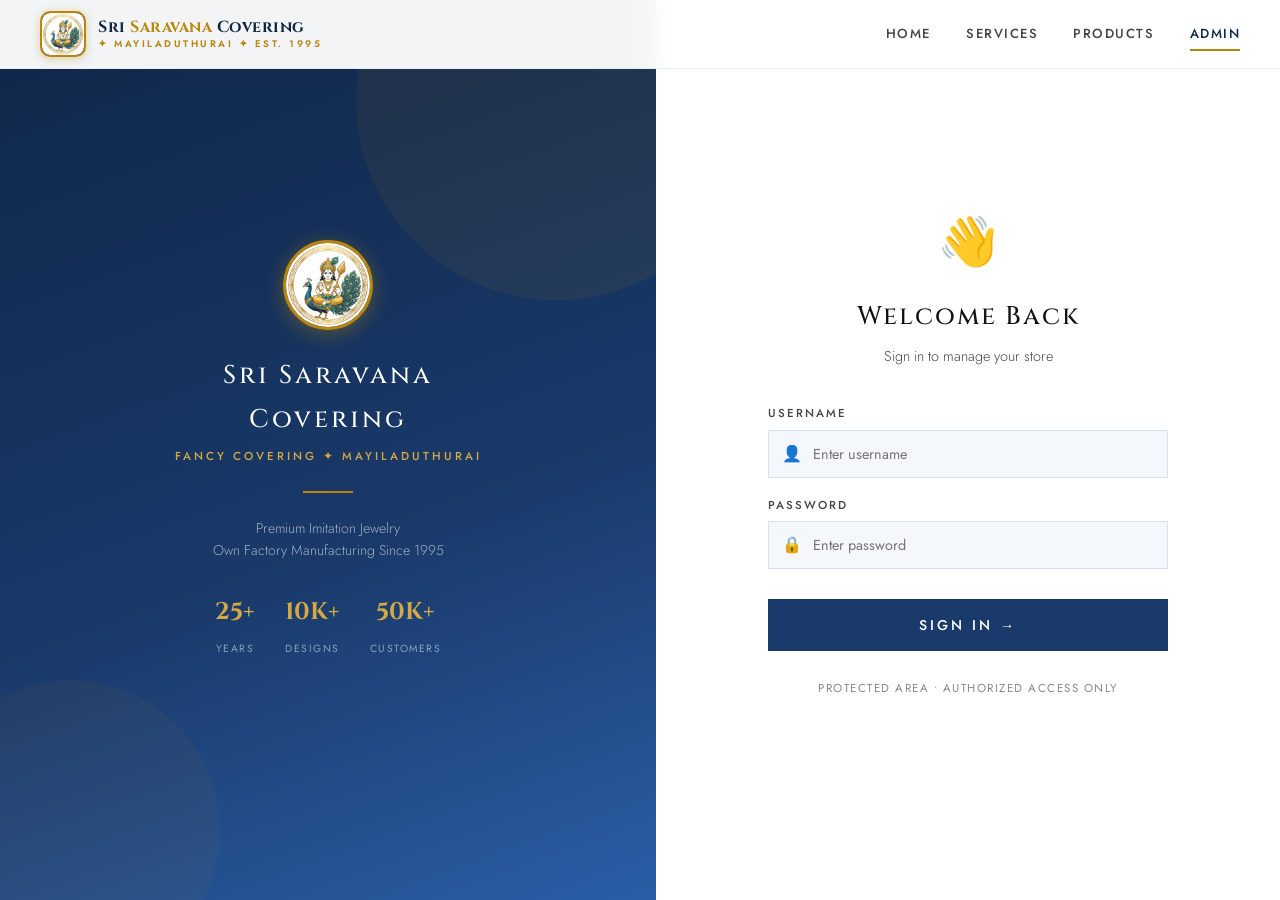
==== commit a99df085: "Add files via upload" ====
--- a/admin.html
+++ b/admin.html
@@ -13,10 +13,10 @@
     <nav class="navbar">
         <div class="nav-inner">
             <a href="index.html" class="logo">
-                <div class="logo-icon"><img src="murugan.png" alt="Sri Murugan"></div>
+                <div class="logo-mark"><img src="murugan.png" alt="Sri Murugan Logo"></div>
                 <div class="logo-text">
-                    <span class="brand">Sri Saravana Chidambaram</span>
-                    <span class="tagline">Fancy Covering • Mayiladuthurai</span>
+                    <span class="brand">Sri <span>Saravana</span> Covering</span>
+                    <span class="tagline">✦ Mayiladuthurai ✦ Est. 1995</span>
                 </div>
             </a>
             <div class="nav-links">
@@ -37,8 +37,8 @@
         <div class="login-brand">
             <div class="login-brand-inner">
                 <img src="murugan.png" alt="Sri Murugan" class="login-logo-img">
-                <h1>Sri Saravana Chidambaram</h1>
-                <p class="login-brand-tag">Fancy Covering • Mayiladuthurai</p>
+                <h1>Sri Saravana Covering</h1>
+                <p class="login-brand-tag">Fancy Covering ✦ Mayiladuthurai</p>
                 <div class="login-brand-divider"></div>
                 <p class="login-brand-desc">Premium Imitation Jewelry<br>Own Factory Manufacturing Since 1995</p>
                 <div class="login-brand-stats">
--- a/styles.css
+++ b/styles.css
@@ -32,24 +32,60 @@
 a{text-decoration:none;color:inherit}img{max-width:100%;display:block}ul{list-style:none}
 
 /* ══════════ NAVBAR ══════════ */
-.navbar{position:fixed;top:0;left:0;width:100%;z-index:1000;background:rgba(255,255,255,0.95);backdrop-filter:blur(12px);-webkit-backdrop-filter:blur(12px);border-bottom:1px solid var(--border-light);padding:0 2.5rem;transition:var(--transition)}
-.navbar .nav-inner{max-width:1200px;margin:auto;display:flex;align-items:center;justify-content:space-between;height:76px}
+.navbar{position:fixed;top:0;left:0;width:100%;z-index:1000;background:rgba(255,255,255,0.95);backdrop-filter:blur(12px);-webkit-backdrop-filter:blur(12px);border-bottom:1px solid var(--border-light);padding:0 1.5rem;transition:var(--transition)}
+.navbar .nav-inner{max-width:1200px;margin:auto;display:flex;align-items:center;justify-content:space-between;height:68px}
 
 /* ══════════ LOGO ══════════ */
-.logo{display:flex;align-items:center;gap:14px}
-.logo-icon{width:52px;height:52px;border-radius:50%;overflow:hidden;border:2.5px solid var(--gold);box-shadow:0 3px 15px rgba(184,134,11,0.3);background:#fff}
-.logo-icon img{width:100%;height:100%;object-fit:cover}
-.logo-text{display:flex;flex-direction:column}
-.logo-text .brand{font-family:'Philosopher',serif;font-size:1.2rem;color:var(--gold);font-weight:700;font-style:italic;line-height:1.15;letter-spacing:.5px}
-.logo-text .tagline{font-size:.82rem;color:var(--blue);letter-spacing:2px;text-transform:uppercase;font-weight:600;font-family:'Jost',sans-serif;margin-top:2px}
+.logo{display:flex;align-items:center;gap:12px;text-decoration:none}
+.logo-mark{
+  position:relative;
+  width:46px;height:46px;
+  background:linear-gradient(135deg,var(--blue-dark) 0%,var(--blue) 100%);
+  border:2px solid var(--gold);
+  border-radius:10px;
+  display:flex;align-items:center;justify-content:center;
+  box-shadow:0 2px 10px rgba(184,134,11,0.35);
+  flex-shrink:0;
+  overflow:hidden;
+}
+.logo-mark img{width:100%;height:100%;object-fit:cover;border-radius:8px}
+.logo-mark::after{
+  content:'';
+  position:absolute;inset:0;
+  border-radius:8px;
+  background:linear-gradient(135deg,rgba(255,255,255,0.12) 0%,transparent 60%);
+  pointer-events:none;
+}
+.logo-text{display:flex;flex-direction:column;line-height:1}
+.logo-text .brand{
+  font-family:'Cinzel',serif;
+  font-size:1rem;
+  font-weight:700;
+  color:var(--blue-dark);
+  letter-spacing:.5px;
+  line-height:1.2;
+}
+.logo-text .brand span{color:var(--gold)}
+.logo-text .tagline{
+  font-family:'Jost',sans-serif;
+  font-size:.6rem;
+  font-weight:600;
+  color:var(--gold);
+  letter-spacing:2.5px;
+  text-transform:uppercase;
+  margin-top:3px;
+}
 
 .nav-links{display:flex;gap:2.2rem;align-items:center}
-.nav-links a{font-size:.85rem;font-weight:500;color:var(--text-medium);letter-spacing:1.5px;text-transform:uppercase;position:relative;transition:var(--transition)}
+.nav-links a{font-size:.82rem;font-weight:500;color:var(--text-medium);letter-spacing:1.5px;text-transform:uppercase;position:relative;transition:var(--transition)}
 .nav-links a::after{content:'';position:absolute;bottom:-6px;left:0;width:0;height:2px;background:var(--gold);transition:var(--transition)}
-.nav-links a:hover,.nav-links a.active{color:#111}
+.nav-links a:hover,.nav-links a.active{color:var(--blue-dark)}
 .nav-links a:hover::after,.nav-links a.active::after{width:100%}
-.hamburger{display:none;flex-direction:column;gap:5px;cursor:pointer;background:none;border:none;padding:5px}
-.hamburger span{width:22px;height:1.5px;background:#111;transition:var(--transition)}
+.hamburger{display:none;flex-direction:column;gap:5px;cursor:pointer;background:none;border:none;padding:6px}
+.hamburger span{width:22px;height:2px;background:var(--blue-dark);transition:var(--transition);border-radius:2px}
+.hamburger.open span:nth-child(1){transform:translateY(7px) rotate(45deg)}
+.hamburger.open span:nth-child(2){opacity:0}
+.hamburger.open span:nth-child(3){transform:translateY(-7px) rotate(-45deg)}
 
 /* ══════════ HERO ══════════ */
 .hero{position:relative;min-height:100vh;display:flex;align-items:center;justify-content:center;text-align:center;padding:120px 2rem 80px;overflow:hidden;background:linear-gradient(160deg,#0F2647 0%,#1A3A6B 50%,#2B5EA7 100%)}
@@ -222,74 +258,172 @@
 .modal-close{float:right;background:none;border:none;color:var(--text-light);font-size:1.5rem;cursor:pointer}
 .modal-close:hover{color:var(--danger)}
 
+
+/* ══════════ MOBILE: ≤768px ══════════ */
 @media(max-width:768px){
-/* Navbar */
-.nav-links{display:none;position:fixed;top:76px;left:0;width:100%;background:rgba(255,255,255,0.98);backdrop-filter:blur(12px);flex-direction:column;padding:1.5rem 2rem;gap:1.2rem;border-bottom:1px solid var(--border);box-shadow:var(--shadow-md);z-index:999}
-.nav-links.open{display:flex}
-.hamburger{display:flex}
-.logo-icon{width:38px;height:38px}
-.logo-text .brand{font-size:.85rem;letter-spacing:.5px}
-.logo-text .tagline{font-size:.65rem;letter-spacing:1px}
-
-/* Hero */
-.hero{padding:100px 1.2rem 60px}
-.hero h1{font-size:1.75rem;letter-spacing:1.5px}
-.hero p{font-size:.92rem}
-.hero-badge{font-size:.62rem;padding:8px 20px;letter-spacing:3px}
-
-/* Sections */
-.section{padding:50px 1rem}
-.section-header{margin-bottom:40px}
-.section-header h2{font-size:1.3rem;letter-spacing:1.5px}
-
-/* Buttons */
-.btn{padding:12px 22px;font-size:.78rem;letter-spacing:1.5px}
-
-/* Products */
-.products-grid{grid-template-columns:1fr}
-.product-card .card-img{height:260px}
-
-/* Features */
-.features-grid{grid-template-columns:1fr 1fr;gap:14px}
-.feature-card{padding:22px 14px !important}
-.feature-card h3{font-size:.78rem}
-
-/* Factory */
-.factory-section{grid-template-columns:1fr;gap:30px}
-.factory-img img{height:260px}
-.factory-text h2{font-size:1.3rem}
-.factory-stats{gap:20px;flex-wrap:wrap;justify-content:center}
-.stat .num{font-size:1.8rem}
-
-/* Footer */
-.footer{padding:50px 1.2rem 24px}
-.footer-grid{grid-template-columns:1fr;gap:24px;text-align:center}
-.footer-links{align-items:center}
-
-/* Admin */
-.admin-dashboard{padding:88px 1rem 40px}
-.admin-header{flex-direction:column;align-items:flex-start;gap:12px}
-.admin-header h1{font-size:1.1rem}
-.admin-actions{width:100%}
-.admin-actions .btn{flex:1;justify-content:center;text-align:center}
-.admin-card{padding:20px 14px}
-.product-form{grid-template-columns:1fr}
-.admin-product-list{grid-template-columns:1fr}
-.admin-item{flex-wrap:wrap;gap:12px}
-.admin-item-actions{width:100%;justify-content:flex-end}
-
-/* Modal */
-.modal{padding:28px 18px;margin:1rem}
-.modal-overlay{padding:1rem}
-
-/* Filter */
-.filter-bar{gap:6px}
-.filter-btn{padding:8px 16px;font-size:.75rem}
-}
-
+
+  /* --- Navbar --- */
+  .navbar{padding:0 1rem}
+  .navbar .nav-inner{height:64px}
+  .hamburger{display:flex}
+  .nav-links{
+    display:none;
+    position:fixed;
+    top:64px;
+    left:0;
+    width:100%;
+    z-index:1001;
+    background:#fff;
+    flex-direction:column;
+    align-items:flex-start;
+    padding:1rem 1.5rem 1.5rem;
+    gap:0;
+    border-bottom:2px solid var(--border);
+    box-shadow:0 8px 24px rgba(26,58,107,0.12);
+  }
+  .nav-links.open{display:flex}
+  .nav-links a{
+    width:100%;
+    padding:14px 0;
+    border-bottom:1px solid var(--border-light);
+    font-size:.9rem;
+    letter-spacing:1px;
+    color:var(--text-dark);
+  }
+  .nav-links a:last-child{border-bottom:none}
+  .nav-links a::after{display:none}
+
+  /* --- Logo --- */
+  .logo-mark{width:36px;height:36px;border-radius:8px}
+  .logo-text .brand{font-size:.82rem;letter-spacing:0}
+  .logo-text .tagline{font-size:.58rem;letter-spacing:1.5px}
+  .logo{gap:8px}
+
+  /* --- Hero --- */
+  .hero{padding:90px 1.2rem 60px;min-height:auto}
+  .hero h1{font-size:1.6rem;letter-spacing:1px}
+  .hero p{font-size:.88rem}
+  .hero-badge{font-size:.6rem;padding:8px 18px;letter-spacing:2px;margin-bottom:1.2rem}
+  .hero-content{max-width:100%}
+
+  /* --- Sections --- */
+  .section{padding:48px 1rem}
+  .section-header{margin-bottom:32px}
+  .section-header h2{font-size:1.2rem;letter-spacing:1px}
+  .section-header p{font-size:.85rem}
+
+  /* --- Buttons --- */
+  .btn{padding:12px 20px;font-size:.75rem;letter-spacing:1px}
+
+  /* --- Products --- */
+  .products-grid{grid-template-columns:1fr;gap:18px}
+  .product-card .card-img{height:240px}
+  .card-body{padding:18px}
+
+  /* --- Features grid: 2 col --- */
+  .features-grid{grid-template-columns:1fr 1fr;gap:12px}
+  .feature-card{padding:20px 12px !important}
+  .feature-card h3{font-size:.75rem;letter-spacing:1px}
+  .feature-card p{font-size:.78rem}
+  .feature-icon{width:48px;height:48px;font-size:1.4rem}
+
+  /* --- Factory section --- */
+  .factory-section{grid-template-columns:1fr;gap:28px}
+  .factory-img img{height:240px}
+  .factory-text h2{font-size:1.3rem;letter-spacing:1px}
+  .factory-text p{font-size:.88rem}
+  .factory-stats{gap:16px;flex-wrap:wrap;justify-content:center;margin-top:24px}
+  .stat .num{font-size:1.8rem}
+  .stat .label{font-size:.65rem}
+
+  /* --- Footer --- */
+  .footer{padding:40px 1rem 20px;text-align:center}
+  .footer-grid{grid-template-columns:1fr;gap:20px;text-align:center;margin-bottom:24px}
+  .footer-links{align-items:center}
+
+  /* --- Admin Login --- */
+  .login-container{flex-direction:column;min-height:calc(100vh - 64px);margin-top:64px}
+  .login-brand{flex:none;min-height:auto;padding:2rem 1rem}
+  .login-logo-img{width:64px;height:64px;margin-bottom:14px}
+  .login-brand-inner h1{font-size:1.1rem;letter-spacing:1px}
+  .login-brand-stats{gap:14px;margin-top:18px}
+  .login-brand-stats strong{font-size:1rem}
+  .login-brand-divider{margin:16px auto}
+  .login-form-side{flex:none;padding:2rem 1.2rem}
+  .login-card{max-width:100% !important}
+  .login-welcome h2{font-size:1.3rem}
+
+  /* --- Admin Dashboard --- */
+  .admin-dashboard{padding:80px 1rem 40px}
+  .admin-header{flex-direction:column;align-items:flex-start;gap:10px;margin-bottom:24px}
+  .admin-header h1{font-size:1rem;letter-spacing:1px}
+  .admin-actions{display:flex;width:100%;gap:8px}
+  .admin-actions .btn,.admin-actions a{flex:1;justify-content:center;text-align:center;padding:10px 8px;font-size:.72rem}
+  .admin-card{padding:18px 12px;margin-bottom:18px}
+  .admin-card h3{font-size:.8rem;letter-spacing:1px}
+  .product-form{grid-template-columns:1fr;gap:0}
+  .product-form .full-width{grid-column:1}
+  .admin-product-list{grid-template-columns:1fr;gap:12px}
+  .admin-item{flex-wrap:wrap;gap:10px;padding:12px}
+  .admin-item img{width:60px;height:60px}
+  .admin-item-info h4{font-size:.85rem}
+  .admin-item-actions{width:100%;justify-content:flex-end;gap:6px}
+  .admin-item-actions button{padding:6px 14px;font-size:.7rem}
+
+  /* --- Modal --- */
+  .modal-overlay{padding:.5rem}
+  .modal{padding:24px 16px;max-height:95vh}
+
+  /* --- Filters --- */
+  .filter-bar{gap:6px}
+  .filter-btn{padding:7px 14px;font-size:.72rem;letter-spacing:1px}
+  .search-wrap{margin-bottom:20px}
+}
+
+/* ══════════ MOBILE: ≤480px ══════════ */
 @media(max-width:480px){
-.features-grid{grid-template-columns:1fr}
-.factory-stats{gap:14px}
-.logo-text .brand{font-size:.78rem}
-.logo-text .tagline{display:none}
-}
+  .features-grid{grid-template-columns:1fr}
+  .factory-stats{gap:10px}
+  .logo-text .tagline{display:none}
+  .logo-text .brand{font-size:.76rem}
+  .logo-mark{width:32px;height:32px}
+  .hero h1{font-size:1.4rem}
+  .login-brand{padding:1.5rem 1rem}
+  .login-brand-inner h1{font-size:.95rem}
+}
+
+
+/* FLOATING WHATSAPP CARD */
+.wa-float{position:fixed;bottom:24px;right:24px;z-index:8000;display:flex;flex-direction:column;align-items:flex-end;gap:12px}
+.wa-popup-card{background:#fff;border-radius:16px;box-shadow:0 8px 32px rgba(26,58,107,0.18);padding:20px;width:260px;border:1px solid #D8E1ED;transform:translateY(20px) scale(0.95);opacity:0;pointer-events:none;transition:all .3s cubic-bezier(.34,1.56,.64,1);transform-origin:bottom right}
+.wa-popup-card.open{transform:translateY(0) scale(1);opacity:1;pointer-events:auto}
+.wa-popup-card-header{display:flex;align-items:center;gap:10px;margin-bottom:14px;padding-bottom:12px;border-bottom:1px solid #E8EDF5}
+.wa-popup-avatar{width:42px;height:42px;border-radius:50%;background:linear-gradient(135deg,#25D366,#128C7E);display:flex;align-items:center;justify-content:center;font-size:1.3rem;flex-shrink:0}
+.wa-popup-title{font-family:'Cinzel',serif;font-size:.82rem;font-weight:700;color:#0F2647;line-height:1.2}
+.wa-popup-sub{font-size:.7rem;color:#888;letter-spacing:.5px;margin-top:2px}
+.wa-popup-msg{font-size:.82rem;color:#444;margin-bottom:16px;line-height:1.6;font-weight:300}
+.wa-popup-btn{display:flex;align-items:center;justify-content:center;gap:8px;width:100%;padding:12px;background:#25D366;color:#fff;font-family:'Jost',sans-serif;font-size:.82rem;font-weight:600;letter-spacing:1px;text-transform:uppercase;border:none;border-radius:10px;cursor:pointer;transition:0.3s ease;text-decoration:none}
+.wa-popup-btn:hover{background:#128C7E}
+.wa-bubble{width:56px;height:56px;background:#25D366;border-radius:50%;display:flex;align-items:center;justify-content:center;font-size:1.7rem;cursor:pointer;box-shadow:0 4px 20px rgba(37,211,102,0.5);transition:0.3s ease;border:3px solid #fff;animation:waPulse 2.5s ease infinite}
+.wa-bubble:hover{transform:scale(1.1)}
+@keyframes waPulse{0%,100%{box-shadow:0 4px 20px rgba(37,211,102,0.45)}50%{box-shadow:0 4px 30px rgba(37,211,102,0.7),0 0 0 8px rgba(37,211,102,0.12)}}
+
+/* CONTACT INFO CARDS */
+.contact-card-section{background:#F4F7FB}
+.contact-cards-grid{display:grid;grid-template-columns:repeat(auto-fit,minmax(240px,1fr));gap:22px;max-width:1100px;margin:auto}
+.contact-card{background:linear-gradient(135deg,#0F2647 0%,#1A3A6B 100%);border-radius:16px;padding:30px 24px;color:#fff;position:relative;overflow:hidden;transition:0.3s ease;box-shadow:0 4px 20px rgba(26,58,107,0.1)}
+.contact-card:hover{transform:translateY(-5px);box-shadow:0 12px 40px rgba(26,58,107,0.2)}
+.contact-card::before{content:'';position:absolute;top:-40px;right:-40px;width:110px;height:110px;border-radius:50%;background:rgba(184,134,11,0.12)}
+.contact-card::after{content:'';position:absolute;bottom:-28px;left:-28px;width:80px;height:80px;border-radius:50%;background:rgba(255,255,255,0.05)}
+.contact-card-icon{font-size:2.2rem;margin-bottom:14px;position:relative;z-index:1}
+.contact-card h3{font-family:'Cinzel',serif;font-size:.85rem;letter-spacing:2px;margin-bottom:10px;color:#D4A843;position:relative;z-index:1;text-transform:uppercase}
+.contact-card p{font-size:.85rem;color:rgba(255,255,255,0.75);font-weight:300;line-height:1.8;position:relative;z-index:1}
+.contact-card a{color:#D4A843;font-weight:500;text-decoration:none;transition:0.3s ease}
+.contact-card a:hover{color:#fff}
+.contact-card-gold{background:linear-gradient(135deg,#7a5a0a 0%,#B8860B 100%)}
+.contact-card-green{background:linear-gradient(135deg,#0d4a1f 0%,#1a8a3a 100%)}
+@media(max-width:768px){
+  .wa-popup-card{width:calc(100vw - 48px);max-width:300px}
+  .contact-cards-grid{grid-template-columns:1fr}
+  .wa-float{bottom:16px;right:16px}
+}
